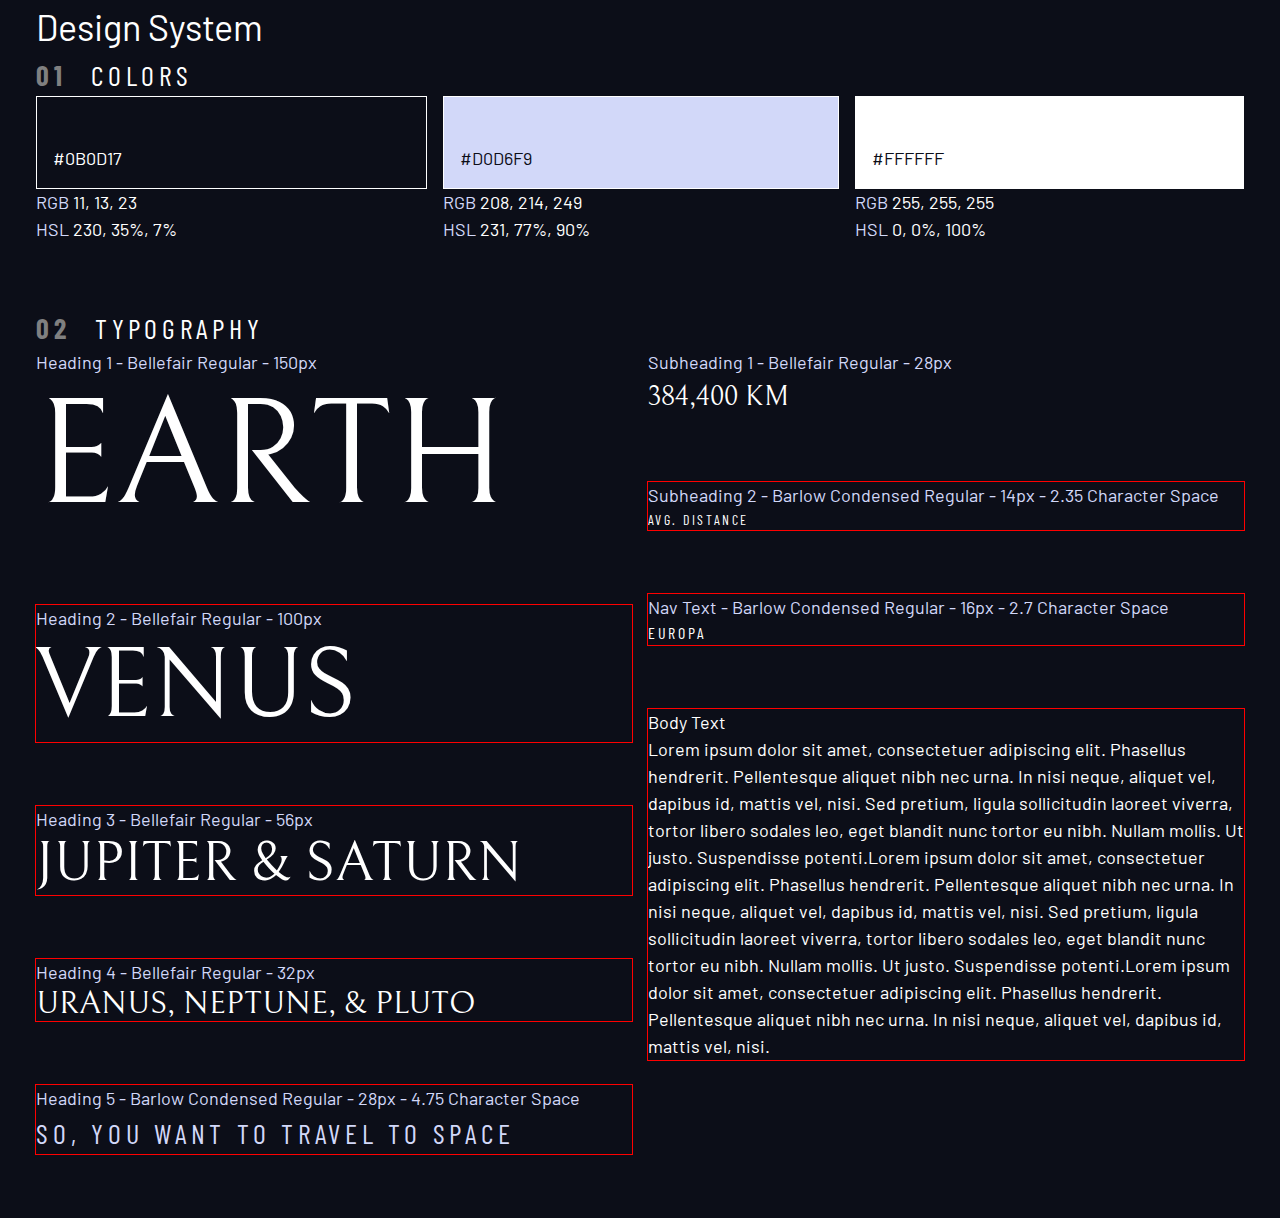
==== design-system.html @ 661e9dd3 "add utility classes and start on design-system.html" ====
<!DOCTYPE html>
<html lang="en">
  <head>
    <meta charset="UTF-8" />
    <meta http-equiv="X-UA-Compatible" content="IE=edge" />
    <meta name="viewport" content="width=device-width, initial-scale=1.0" />
    <link rel="stylesheet" href="index.css" />
    <title>Design system</title>
    <!-- Google fonts -->
    <link rel="preconnect" href="https://fonts.googleapis.com" />
    <link rel="preconnect" href="https://fonts.gstatic.com" crossorigin />
    <link
      href="https://fonts.googleapis.com/css2?family=Barlow+Condensed:wght@400;700&family=Bellefair&family=Barlow:wght@400;700&display=swap"
      rel="stylesheet"
    />
  </head>
  <body>
    <div class="container">
      <h1>Design System</h1>

      <section id="colors">
        <h2 class="numbered-title"><span>01</span> colors</h2>
        <div class="flex">
          <div style="flex-grow: 1">
            <div
              class="bg-dark text-white"
              style="padding: 3rem 1rem 1rem; border: 1px solid white"
            >
              #0B0D17
            </div>
            <p><span class="text-accent">RGB</span> 11, 13, 23</p>
            <p><span class="text-accent">HSL</span> 230, 35%, 7%</p>
          </div>
          <div style="flex-grow: 1">
            <div
              class="bg-accent text-dark"
              style="padding: 3rem 1rem 1rem; border: 1px solid white"
            >
              #D0D6F9
            </div>
            <p><span class="text-accent">RGB</span> 208, 214, 249</p>
            <p><span class="text-accent">HSL</span> 231, 77%, 90%</p>
          </div>
          <div style="flex-grow: 1">
            <div
              class="bg-white text-dark"
              style="padding: 3rem 1rem 1rem; border: 1px solid white"
            >
              #FFFFFF
            </div>
            <p><span class="text-accent">RGB</span> 255, 255, 255</p>
            <p><span class="text-accent">HSL</span> 0, 0%, 100%</p>
          </div>
        </div>
      </section>

      <section id="typography" style="margin: 4rem 0">
        <h2 class="numbered-title"><span>02 </span>Typography</h2>
        <div class="flex">
          <div class="flow" style="flex-basis: 100%; --flow-space: 4rem">
            <div>
              <p class="text-accent">Heading 1 - Bellefair Regular - 150px</p>
              <p class="fs-900 ff-serif uppercase">Earth</p>
            </div>
            <div>
              <p class="text-accent">Heading 2 - Bellefair Regular - 100px</p>
              <p class="fs-800 ff-serif uppercase">Venus</p>
            </div>
            <div>
              <p class="text-accent">Heading 3 - Bellefair Regular - 56px</p>
              <p class="fs-700 ff-serif uppercase">Jupiter & Saturn</p>
            </div>
            <div>
              <p class="text-accent">Heading 4 - Bellefair Regular - 32px</p>
              <p class="fs-600 ff-serif uppercase">Uranus, Neptune, & Pluto</p>
            </div>
            <div>
              <p class="text-accent">
                Heading 5 - Barlow Condensed Regular - 28px - 4.75 Character
                Space
              </p>
              <p
                class="text-accent fs-500 ff-sans-cond uppercase letter-spacing-1"
              >
                So, you want to travel to space
              </p>
            </div>
          </div>

          <div class="flow" style="flex-basis: 100%; --flow-space: 4rem">
            <div>
              <p class="text-accent">Subheading 1 - Bellefair Regular - 28px</p>
              <p class="fs-500 ff-serif uppercase">384,400 km</p>
            </div>
            <div>
              <p class="text-accent">
                Subheading 2 - Barlow Condensed Regular - 14px - 2.35 Character
                Space
              </p>
              <p class="uppercase fs-200 ff-sans-cond letter-spacing-3">
                Avg. Distance
              </p>
            </div>
            <div>
              <p class="text-accent">
                Nav Text - Barlow Condensed Regular - 16px - 2.7 Character Space
              </p>
              <p class="uppercase fs-300 ff-sans-cond letter-spacing-2">
                Europa
              </p>
            </div>
            <div>
              <p>Body Text</p>
              <p>
                Lorem ipsum dolor sit amet, consectetuer adipiscing elit.
                Phasellus hendrerit. Pellentesque aliquet nibh nec urna. In nisi
                neque, aliquet vel, dapibus id, mattis vel, nisi. Sed pretium,
                ligula sollicitudin laoreet viverra, tortor libero sodales leo,
                eget blandit nunc tortor eu nibh. Nullam mollis. Ut justo.
                Suspendisse potenti.Lorem ipsum dolor sit amet, consectetuer
                adipiscing elit. Phasellus hendrerit. Pellentesque aliquet nibh
                nec urna. In nisi neque, aliquet vel, dapibus id, mattis vel,
                nisi. Sed pretium, ligula sollicitudin laoreet viverra, tortor
                libero sodales leo, eget blandit nunc tortor eu nibh. Nullam
                mollis. Ut justo. Suspendisse potenti.Lorem ipsum dolor sit
                amet, consectetuer adipiscing elit. Phasellus hendrerit.
                Pellentesque aliquet nibh nec urna. In nisi neque, aliquet vel,
                dapibus id, mattis vel, nisi.
              </p>
            </div>
          </div>
        </div>
      </section>
    </div>
  </body>
</html>
---- index.css ----
/* -------------------------- */
/*      Custom Properties     */
/* -------------------------- */
:root {
  /* colors */
  --clr-dark: 230 35% 7%;
  --clr-light: 231 77% 90%;
  --clr-white: 0 0% 100%;

  /* font sizes */
  --fs-900: 9.375rem;
  --fs-800: 6.25rem;
  --fs-700: 3.5rem;
  --fs-600: 2rem;
  --fs-500: 1.75rem;
  --fs-400: 1.125rem;
  --fs-300: 1rem;
  --fs-200: 0.875rem;

  /* font-families */
  --ff-serif: 'Bellefair', serif;
  --ff-sans-cond: 'Barlow Condensed', sans-serif;
  --ff-sans-normal: 'Barlow', sans-serif;
}

/* -------------------------- */
/*           Reset            */
/* -------------------------- */

/* Box sizing */
*,
*::before,
*::after {
  box-sizing: border-box;
}

/* Reset margins */
body,
h1,
h2,
h3,
h4,
h5,
p,
figure,
picture {
  margin: 0;
}

h1,
h2,
h3,
h4,
h5,
h6,
p {
  font-weight: 400;
}

/* set up the body */
body {
  font-family: var(--ff-sans-normal);
  font-size: var(--fs-400);
  color: hsl(var(--clr-white));
  background-color: hsl(var(--clr-dark));
  line-height: 1.5;
  min-height: 100vh;
}

/* make images easier to work with */
img,
picture {
  max-width: 100%;
  display: block;
}

/* make form elements easier to work with */
input,
button,
textarea,
select {
  font: inherit;
}

/* remove animations for people who have turned them off */
@media (prefers-reduced-motion: reduce) {
  *,
  *::before,
  *::after {
    animation-duration: 0.01ms !important;
    animation-iteration-count: 1 !important;
    transition-duration: 0.01ms !important;
    scroll-behavior: auto !important;
  }
}

/* -------------------------- */
/*      Utility Classes       */
/* -------------------------- */

.flex {
  display: flex;
  gap: var(--gap, 1rem);
}

.grid {
  display: grid;
  gap: var(--gap, 1rem);
}

.flow > * + * {
  margin-top: var(--flow-space, 1rem);
  outline: 1px solid red;
}

.container {
  padding-inline: 2em;
  margin-inline: auto;
  max-width: 80rem;
}

/* visually hides content for sighted users but keeps it 
on the page for screen readers*/
.sr-only {
  position: absolute;
  width: 1px;
  height: 1px;
  padding: 0;
  margin: -1px;
  overflow: hidden;
  clip: rect(0, 0, 0, 0);
  white-space: nowrap;
  border: 0;
}

/* -------------------------- */
/*           Colors           */
/* -------------------------- */
.bg-dark {
  background-color: hsl(var(--clr-dark));
}

.bg-accent {
  background-color: hsl(var(--clr-light));
}

.bg-white {
  background-color: hsl(var(--clr-white));
}

.text-dark {
  color: hsl(var(--clr-dark));
}

.text-accent {
  color: hsl(var(--clr-light));
}

.text-white {
  color: hsl(var(--clr-white));
}

.example-component {
  background-color: hsl(var(--clr-light) / 20%);
}

/* -------------------------- */
/*         Typography         */
/* -------------------------- */

/* font utility classes */
.ff-serif {
  font-family: var(--ff-serif);
}
.ff-sans-cond {
  font-family: var(--ff-sans-cond);
}
.ff-sans-normal {
  font-family: var(--ff-sans-normal);
}

/* spacing utility classes */
.letter-spacing-1 {
  letter-spacing: 4.75px;
}
.letter-spacing-2 {
  letter-spacing: 2.7px;
}
.letter-spacing-3 {
  letter-spacing: 2.35px;
}

/* sets all letters in the text to uppercase */
.uppercase {
  text-transform: uppercase;
}

/* font size utility classes */
.fs-900 {
  font-size: var(--fs-900);
}
.fs-800 {
  font-size: var(--fs-800);
}
.fs-700 {
  font-size: var(--fs-700);
}
.fs-600 {
  font-size: var(--fs-600);
}
.fs-500 {
  font-size: var(--fs-500);
}
.fs-400 {
  font-size: var(--fs-400);
}
.fs-300 {
  font-size: var(--fs-300);
}
.fs-200 {
  font-size: var(--fs-200);
}

/* line height utility classes */
.fs-900,
.fs-800,
.fs-700,
.fs-600 {
  line-height: 1.1;
}

.numbered-title {
  font-family: var(--ff-sans-cond);
  font-size: var(--fs-500);
  text-transform: uppercase;
  letter-spacing: 4.72px;
}

.numbered-title span {
  margin-right: 0.5em;
  font-weight: 700;
  color: hsl(0, 0%, 50%);
}
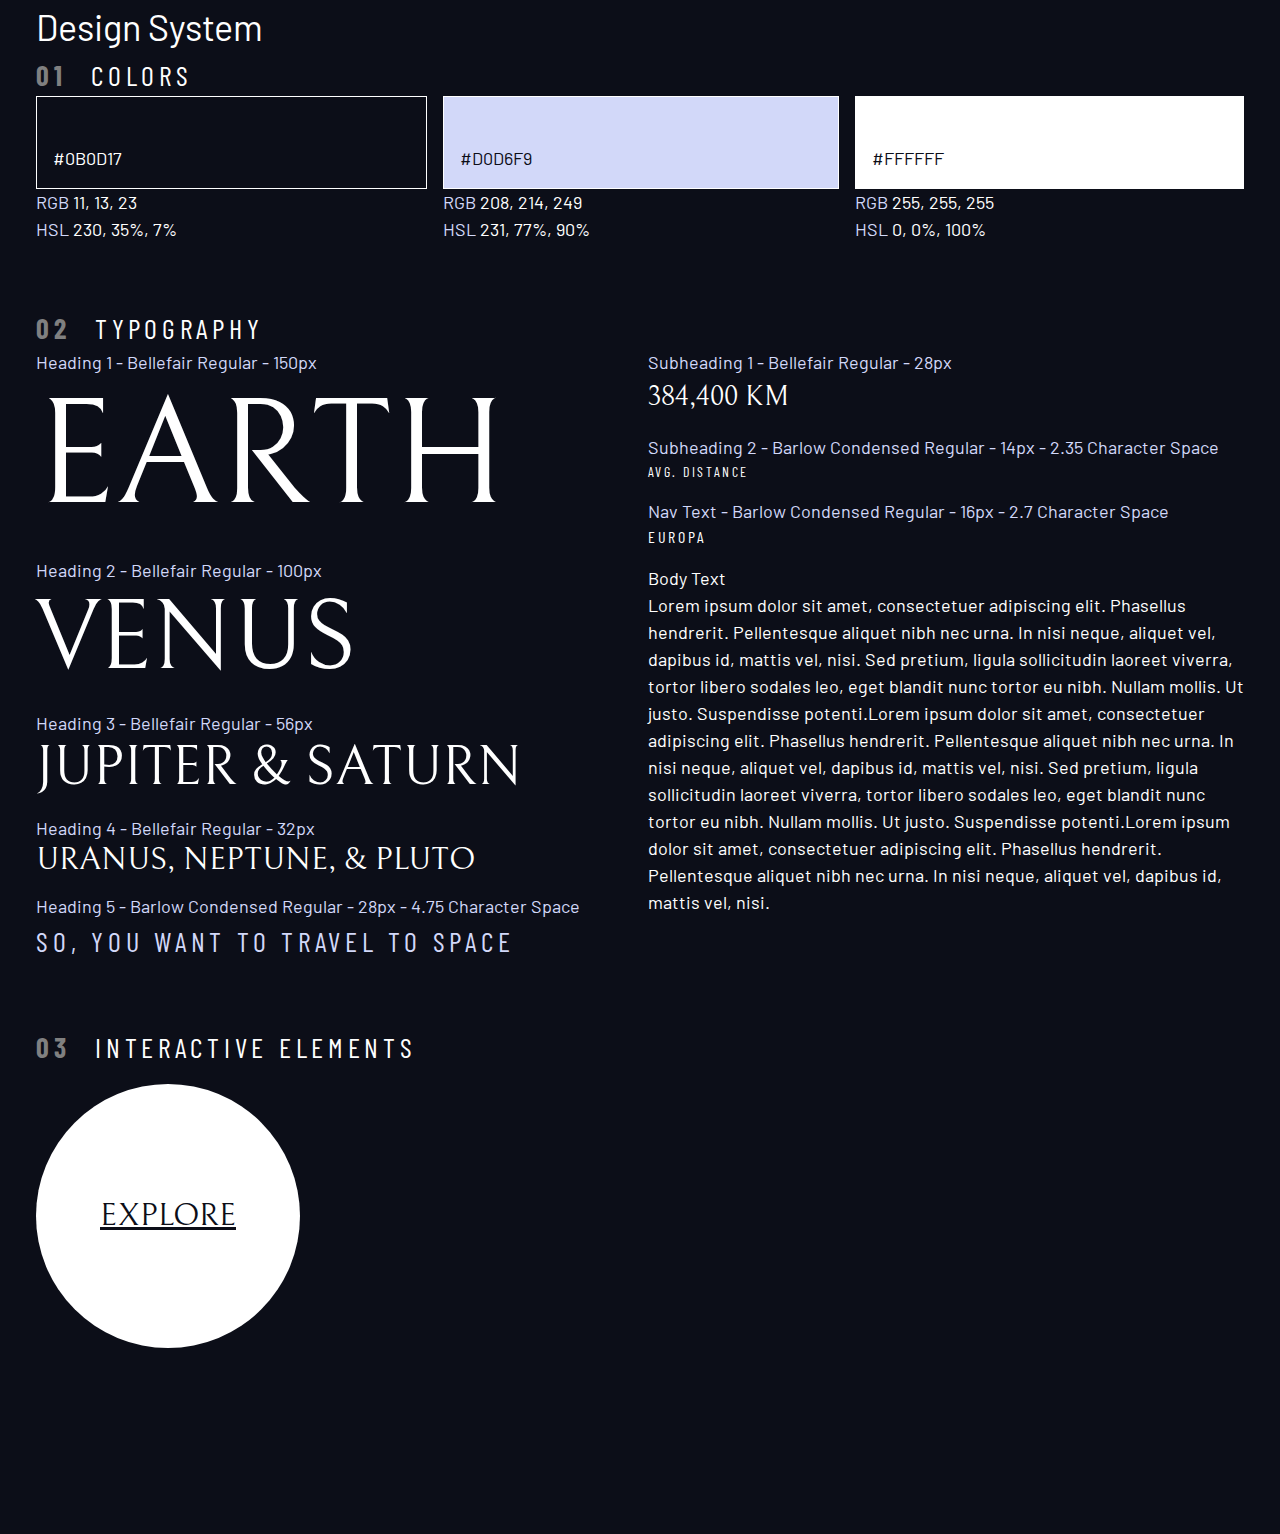
==== commit b130feff: "start interactive elements section of the design system" ====
--- a/design-system.html
+++ b/design-system.html
@@ -57,7 +57,7 @@
       <section id="typography" style="margin: 4rem 0">
         <h2 class="numbered-title"><span>02 </span>Typography</h2>
         <div class="flex">
-          <div class="flow" style="flex-basis: 100%; --flow-space: 4rem">
+          <div class="flow" style="flex-basis: 100%">
             <div>
               <p class="text-accent">Heading 1 - Bellefair Regular - 150px</p>
               <p class="fs-900 ff-serif uppercase">Earth</p>
@@ -87,7 +87,7 @@
             </div>
           </div>
 
-          <div class="flow" style="flex-basis: 100%; --flow-space: 4rem">
+          <div class="flow" style="flex-basis: 100%">
             <div>
               <p class="text-accent">Subheading 1 - Bellefair Regular - 28px</p>
               <p class="fs-500 ff-serif uppercase">384,400 km</p>
@@ -131,6 +131,32 @@
           </div>
         </div>
       </section>
+
+      <section class="flow" id="interactive-elements">
+        <h2 class="numbered-title"><span>03</span> Interactive elements</h2>
+
+        <!-- navigation -->
+        <div></div>
+
+        <div class="flex">
+          <div>
+            <!-- explore button -->
+            <a
+              href="#"
+              class="large-button uppercase text-dark bg-white ff-serif fs-600"
+              >Explore</a
+            >
+          </div>
+
+          <div style="margin-bottom: 50vh">
+            <!-- Tabs -->
+
+            <!-- Dots -->
+
+            <!-- Numbers -->
+          </div>
+        </div>
+      </section>
     </div>
   </body>
 </html>
--- a/index.css
+++ b/index.css
@@ -108,9 +108,13 @@
   gap: var(--gap, 1rem);
 }
 
+/* means choose all elements (second *) that have an adjacent sibling (+) 
+   of any element (first *) with no extra specificity */
+/* can alternatively be written as *:where(:not(:first-child)) */
+/* the "where" is where the specificity is not added in the alternative method */
+/* if specifity is desired, "is" is used instead of "where" */
 .flow > * + * {
   margin-top: var(--flow-space, 1rem);
-  outline: 1px solid red;
 }
 
 .container {
@@ -241,3 +245,20 @@
   font-weight: 700;
   color: hsl(0, 0%, 50%);
 }
+
+/* -------------------------- */
+/*         Components         */
+/* -------------------------- */
+.large-button {
+  padding: 0 2em;
+  /* can be done with display: flex and 
+  justify-content/align-items but it takes
+  an extra line */
+  display: grid;
+  place-items: center;
+  /* adjusts the size to a box which has a
+  1:1 aspect ratio */
+  aspect-ratio: 1;
+  border-radius: 50%;
+  z-index: 1;
+}
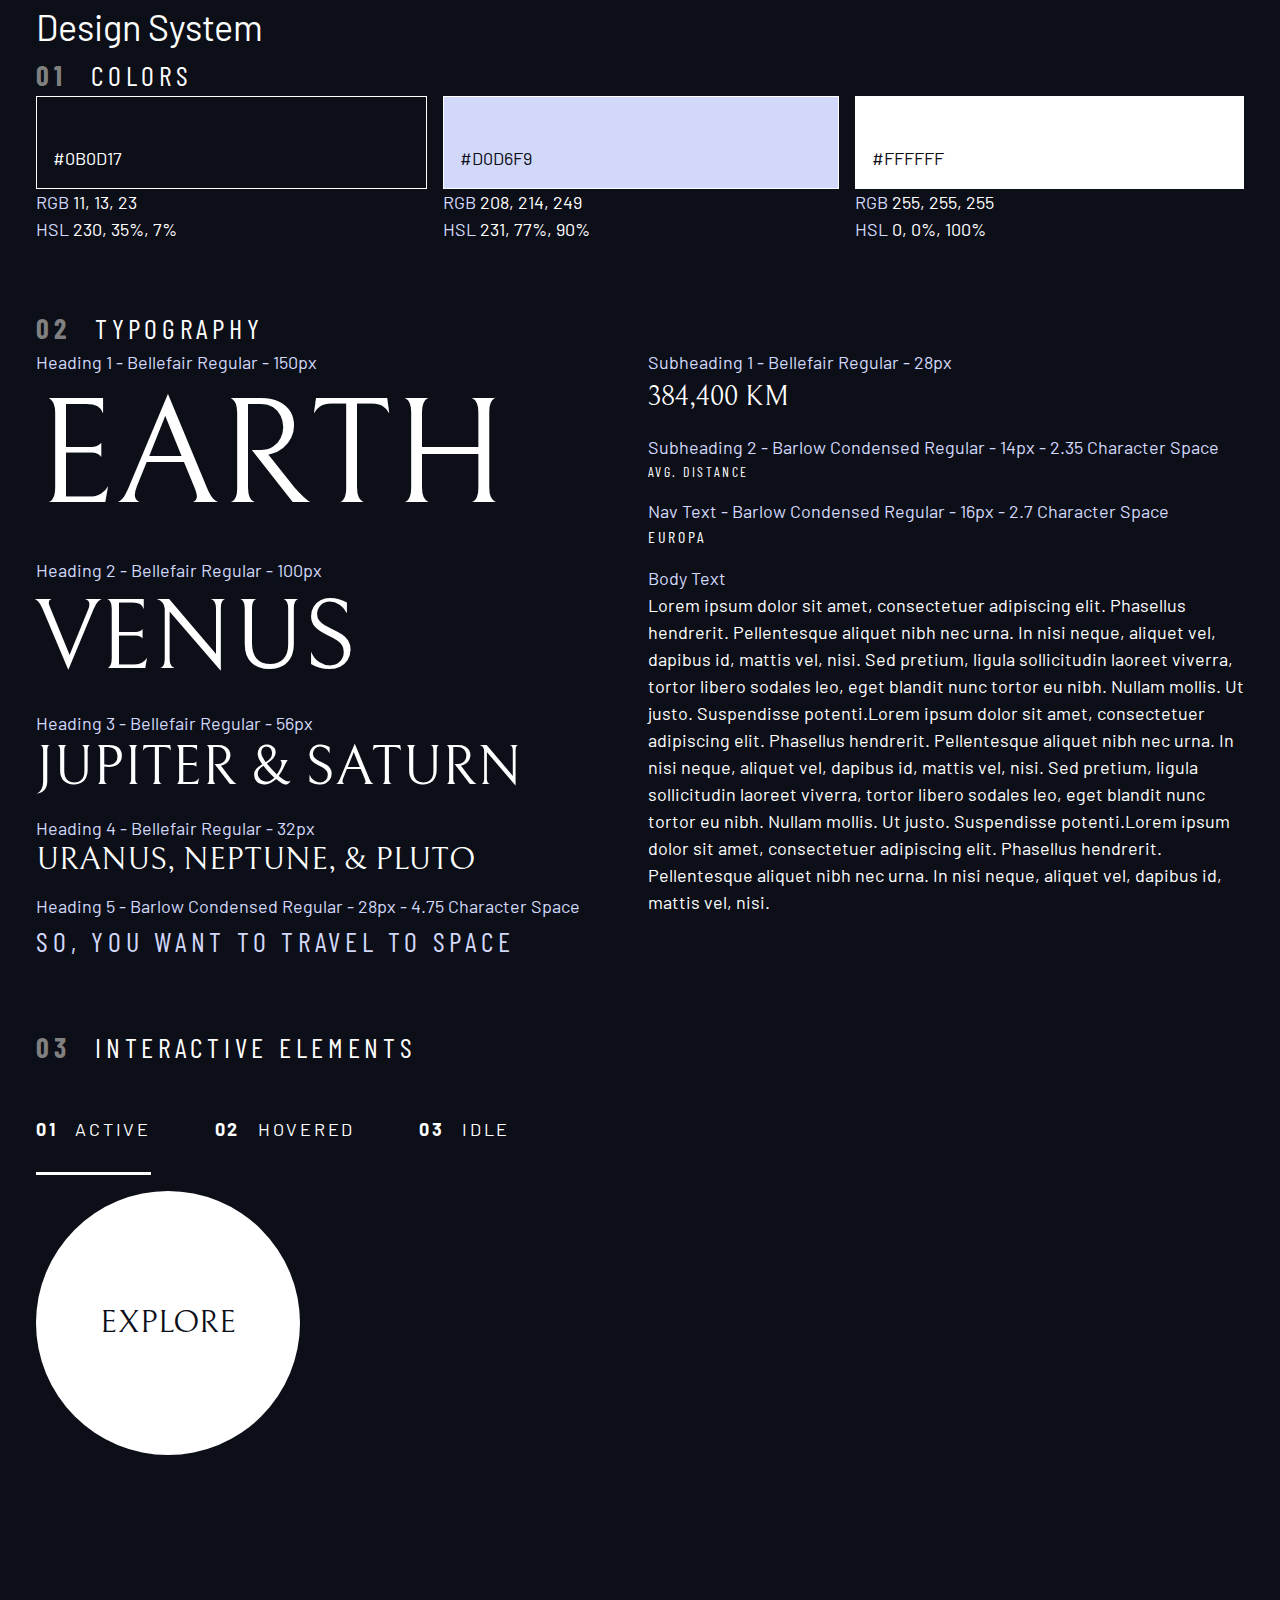
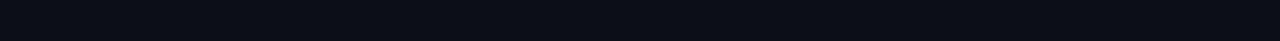
==== commit fb342a96: "add hover animation to explore button and complete basic underline indicators" ====
--- a/design-system.html
+++ b/design-system.html
@@ -110,7 +110,7 @@
               </p>
             </div>
             <div>
-              <p>Body Text</p>
+              <p class="text-accent">Body Text</p>
               <p>
                 Lorem ipsum dolor sit amet, consectetuer adipiscing elit.
                 Phasellus hendrerit. Pellentesque aliquet nibh nec urna. In nisi
@@ -136,7 +136,27 @@
         <h2 class="numbered-title"><span>03</span> Interactive elements</h2>
 
         <!-- navigation -->
-        <div></div>
+        <div>
+          <nav>
+            <ul class="primary-navigation underline-indicators flex">
+              <li>
+                <a class="uppercase text-white letter-spacing-2 active" href="#"
+                  ><span>01</span>Active</a
+                >
+              </li>
+              <li>
+                <a class="uppercase text-white letter-spacing-2" href="#"
+                  ><span>02</span>Hovered</a
+                >
+              </li>
+              <li>
+                <a class="uppercase text-white letter-spacing-2" href="#"
+                  ><span>03</span>Idle</a
+                >
+              </li>
+            </ul>
+          </nav>
+        </div>
 
         <div class="flex">
           <div>
--- a/index.css
+++ b/index.css
@@ -250,6 +250,7 @@
 /*         Components         */
 /* -------------------------- */
 .large-button {
+  position: relative;
   padding: 0 2em;
   /* can be done with display: flex and 
   justify-content/align-items but it takes
@@ -260,5 +261,57 @@
   1:1 aspect ratio */
   aspect-ratio: 1;
   border-radius: 50%;
+  text-decoration: none;
   z-index: 1;
 }
+
+.large-button::after {
+  content: '';
+  position: absolute;
+  z-index: -1;
+  background: hsl(var(--clr-white) / 0.15);
+  width: 100%;
+  height: 100%;
+  border-radius: 50%;
+  opacity: 0;
+  transition: opacity 500ms linear, transform 500ms ease-in-out;
+}
+
+.large-button:hover::after,
+.large-button:focus::after {
+  opacity: 1;
+  transform: scale(1.5);
+}
+
+.primary-navigation {
+  --gap: 4rem;
+  --underline-gap: 2rem;
+  list-style: none;
+  padding: 0;
+  margin: 0;
+}
+
+.primary-navigation a {
+  text-decoration: none;
+}
+
+.primary-navigation a > span {
+  font-weight: 700;
+  margin-right: 1em;
+}
+
+.underline-indicators * {
+  padding: var(--underline-gap, 1rem) 0;
+}
+
+.underline-indicators li > * {
+  border-bottom: 0.2rem solid hsl(var(--clr-white) / 0);
+}
+
+.underline-indicators li > *:hover {
+  border-color: hsl(var(--clr-white) / 0.25);
+}
+
+.underline-indicators li > .active {
+  border-color: hsl(var(--clr-white));
+}
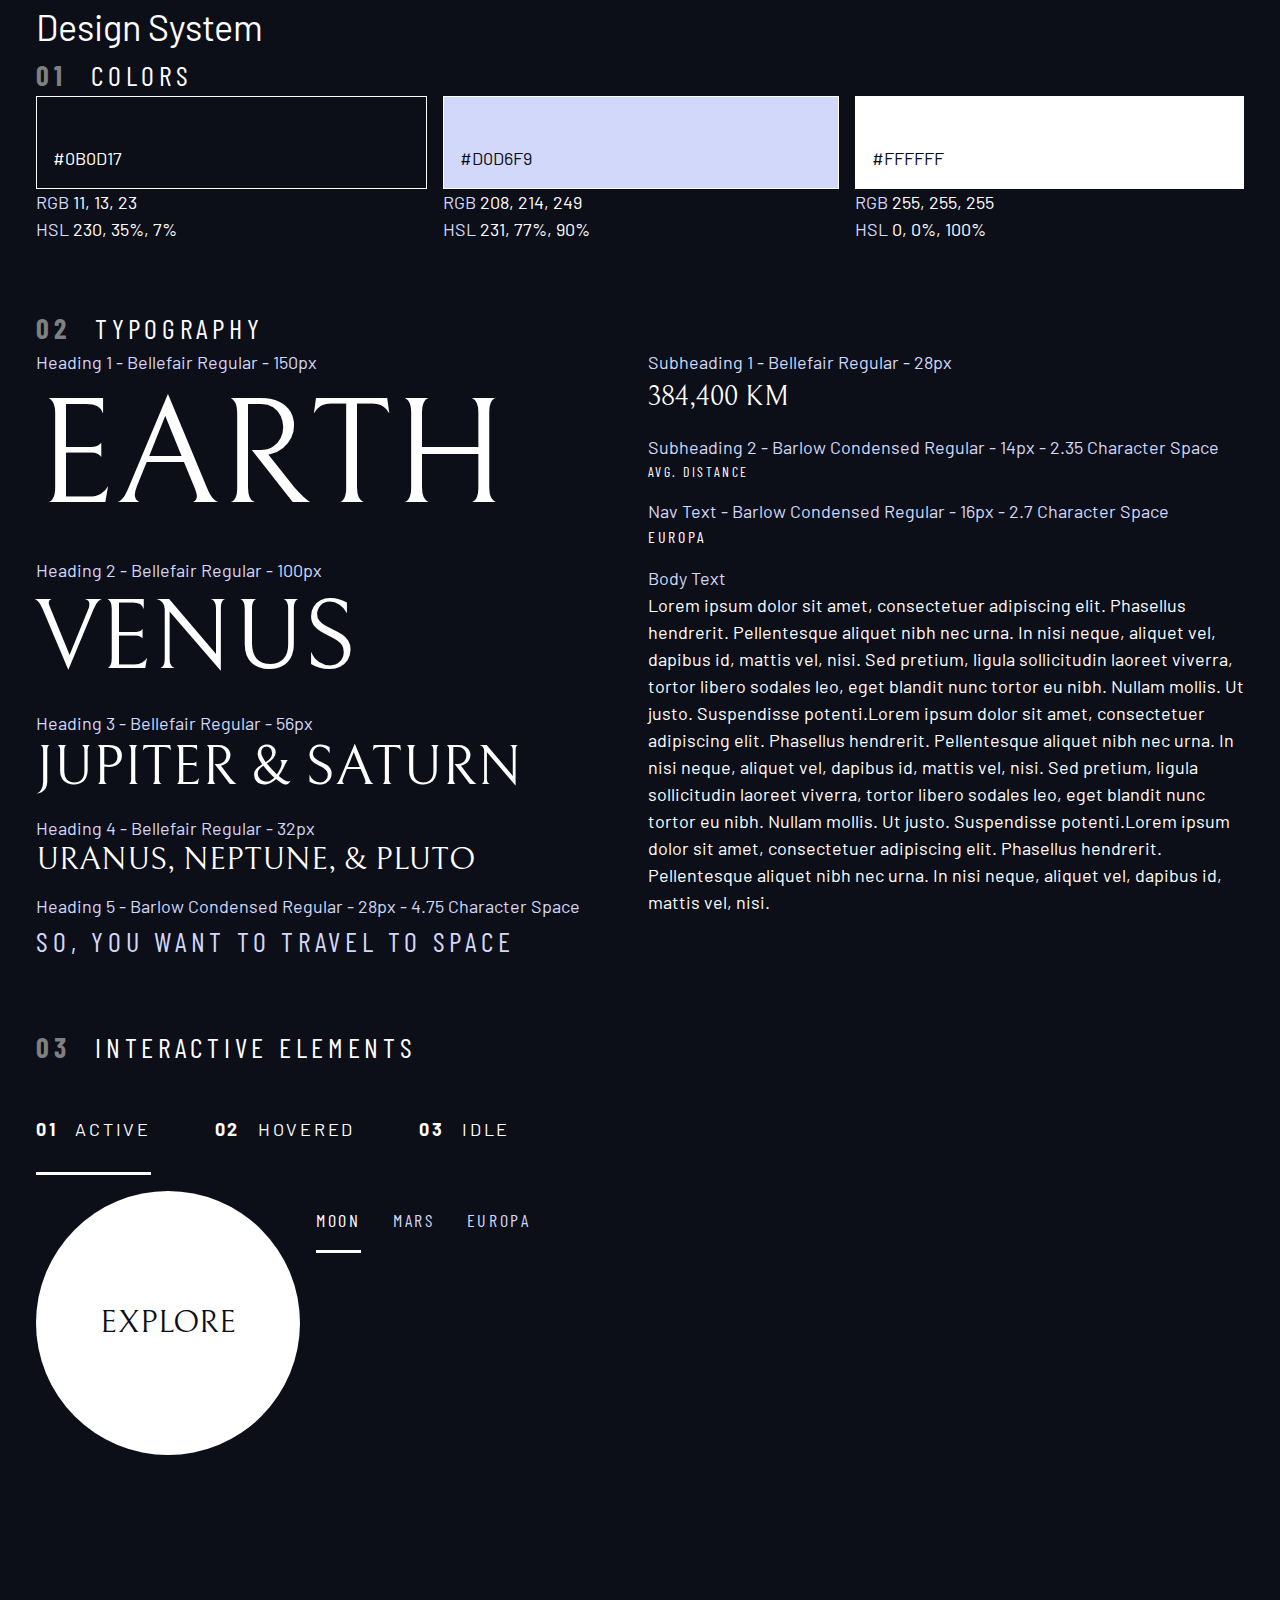
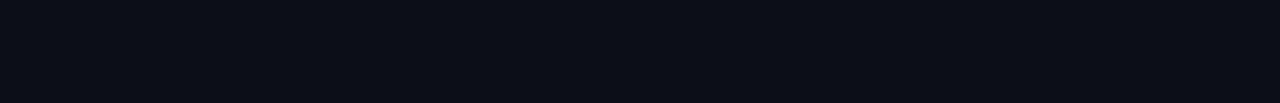
==== commit 5651c11d: "add tab section with states" ====
--- a/design-system.html
+++ b/design-system.html
@@ -132,7 +132,11 @@
         </div>
       </section>
 
-      <section class="flow" id="interactive-elements">
+      <section
+        class="flow"
+        style="--flow-space: 1rem"
+        id="interactive-elements"
+      >
         <h2 class="numbered-title"><span>03</span> Interactive elements</h2>
 
         <!-- navigation -->
@@ -170,6 +174,26 @@
 
           <div style="margin-bottom: 50vh">
             <!-- Tabs -->
+            <div class="tab-list underline-indicators flex">
+              <button
+                aria-selected="true"
+                class="uppercase ff-sans-cond text-accent bg-dark letter-spacing-2"
+              >
+                Moon
+              </button>
+              <button
+                aria-selected="false"
+                class="uppercase ff-sans-cond text-accent bg-dark letter-spacing-2"
+              >
+                Mars
+              </button>
+              <button
+                aria-selected="false"
+                class="uppercase ff-sans-cond text-accent bg-dark letter-spacing-2"
+              >
+                Europa
+              </button>
+            </div>
 
             <!-- Dots -->
 
--- a/index.css
+++ b/index.css
@@ -225,7 +225,7 @@
   font-size: var(--fs-200);
 }
 
-/* line height utility classes */
+/* line height utility class */
 .fs-900,
 .fs-800,
 .fs-700,
@@ -273,7 +273,7 @@
   width: 100%;
   height: 100%;
   border-radius: 50%;
-  opacity: 0;
+  opacity: 0%;
   transition: opacity 500ms linear, transform 500ms ease-in-out;
 }
 
@@ -302,16 +302,28 @@
 
 .underline-indicators * {
   padding: var(--underline-gap, 1rem) 0;
-}
-
-.underline-indicators li > * {
+  cursor: pointer;
+}
+
+.underline-indicators li > *,
+.underline-indicators button {
+  border: 0;
   border-bottom: 0.2rem solid hsl(var(--clr-white) / 0);
 }
 
-.underline-indicators li > *:hover {
+.underline-indicators li > *:hover,
+*:focus,
+.underline-indicators button:hover,
+button:focus {
   border-color: hsl(var(--clr-white) / 0.25);
 }
 
-.underline-indicators li > .active {
+.underline-indicators li > .active,
+.underline-indicators > [aria-selected='true'] {
+  color: hsl(var(--clr-white));
   border-color: hsl(var(--clr-white));
 }
+
+.tab-list {
+  --gap: 2rem;
+}
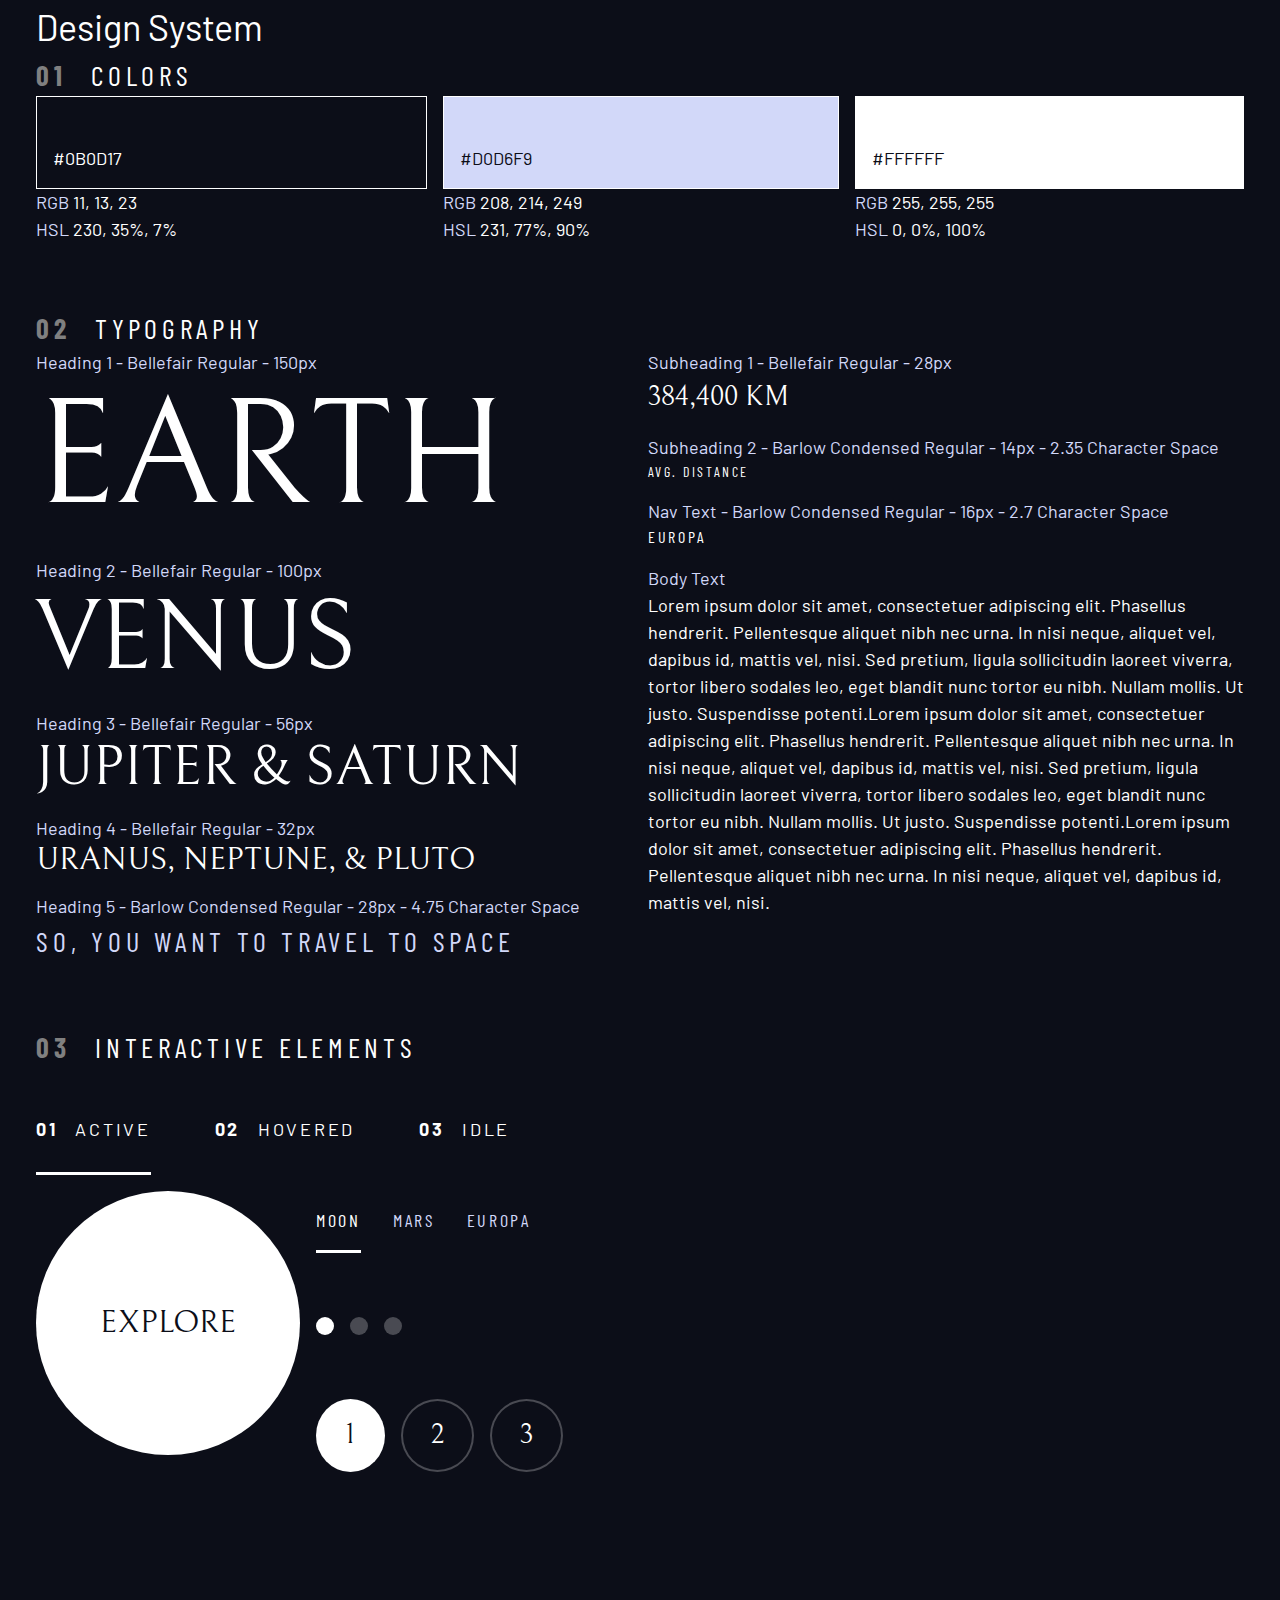
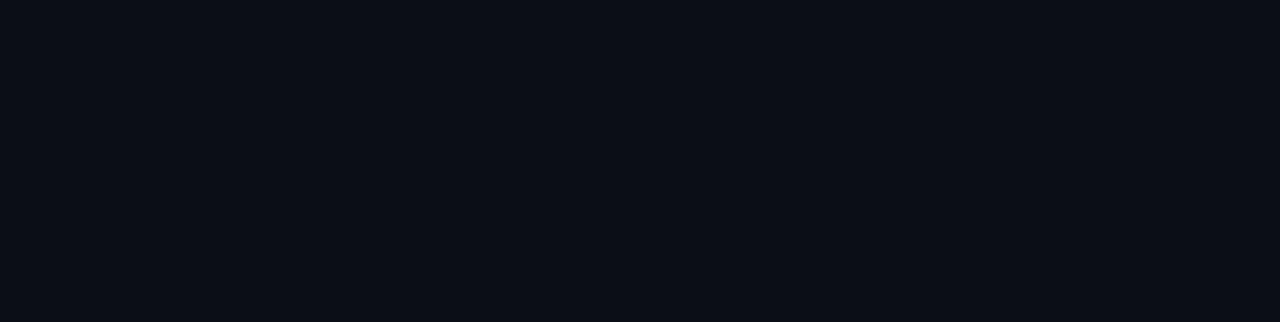
==== commit a1ff59ee: "complete design system" ====
--- a/design-system.html
+++ b/design-system.html
@@ -172,7 +172,7 @@
             >
           </div>
 
-          <div style="margin-bottom: 50vh">
+          <div class="flow" style="margin-bottom: 50vh; --flow-space: 4rem">
             <!-- Tabs -->
             <div class="tab-list underline-indicators flex">
               <button
@@ -196,8 +196,39 @@
             </div>
 
             <!-- Dots -->
+            <div class="dot-indicators flex">
+              <button aria-selected="true">
+                <span class="sr-only">Slide title</span>
+              </button>
+              <button aria-selected="false">
+                <span class="sr-only">Slide title</span>
+              </button>
+              <button aria-selected="false">
+                <span class="sr-only">Slide title</span>
+              </button>
+            </div>
 
             <!-- Numbers -->
+            <div class="number-indicators flex">
+              <button
+                aria-selected="true"
+                class="bg-dark text-white ff-serif fs-500"
+              >
+                <span>1</span>
+              </button>
+              <button
+                aria-selected="false"
+                class="bg-dark text-white ff-serif fs-500"
+              >
+                <span>2</span>
+              </button>
+              <button
+                aria-selected="false"
+                class="bg-dark text-white ff-serif fs-500"
+              >
+                <span>3</span>
+              </button>
+            </div>
           </div>
         </div>
       </section>
--- a/index.css
+++ b/index.css
@@ -327,3 +327,39 @@
 .tab-list {
   --gap: 2rem;
 }
+
+.dot-indicators > * {
+  cursor: pointer;
+  border-radius: 50%;
+  aspect-ratio: 1;
+  padding: 0.5em;
+  border: 0;
+  background-color: hsl(var(--clr-white) / 0.25);
+}
+
+.dot-indicators > *:hover,
+.dot-indicators > *:focus {
+  background-color: hsl(var(--clr-white) / 0.5);
+}
+
+.dot-indicators > [aria-selected='true'] {
+  background-color: hsl(var(--clr-white));
+}
+
+.number-indicators > button {
+  cursor: pointer;
+  padding: 0 1em;
+  aspect-ratio: 1;
+  border-radius: 50%;
+  border: 2px solid hsl(var(--clr-white) / 0.25);
+}
+
+.number-indicators > *:hover,
+.number-indicators > *:focus {
+  border-color: hsl(var(--clr-white) / 0.5);
+}
+
+.number-indicators > [aria-selected='true'] {
+  color: hsl(var(--clr-dark));
+  background-color: hsl(var(--clr-white));
+}
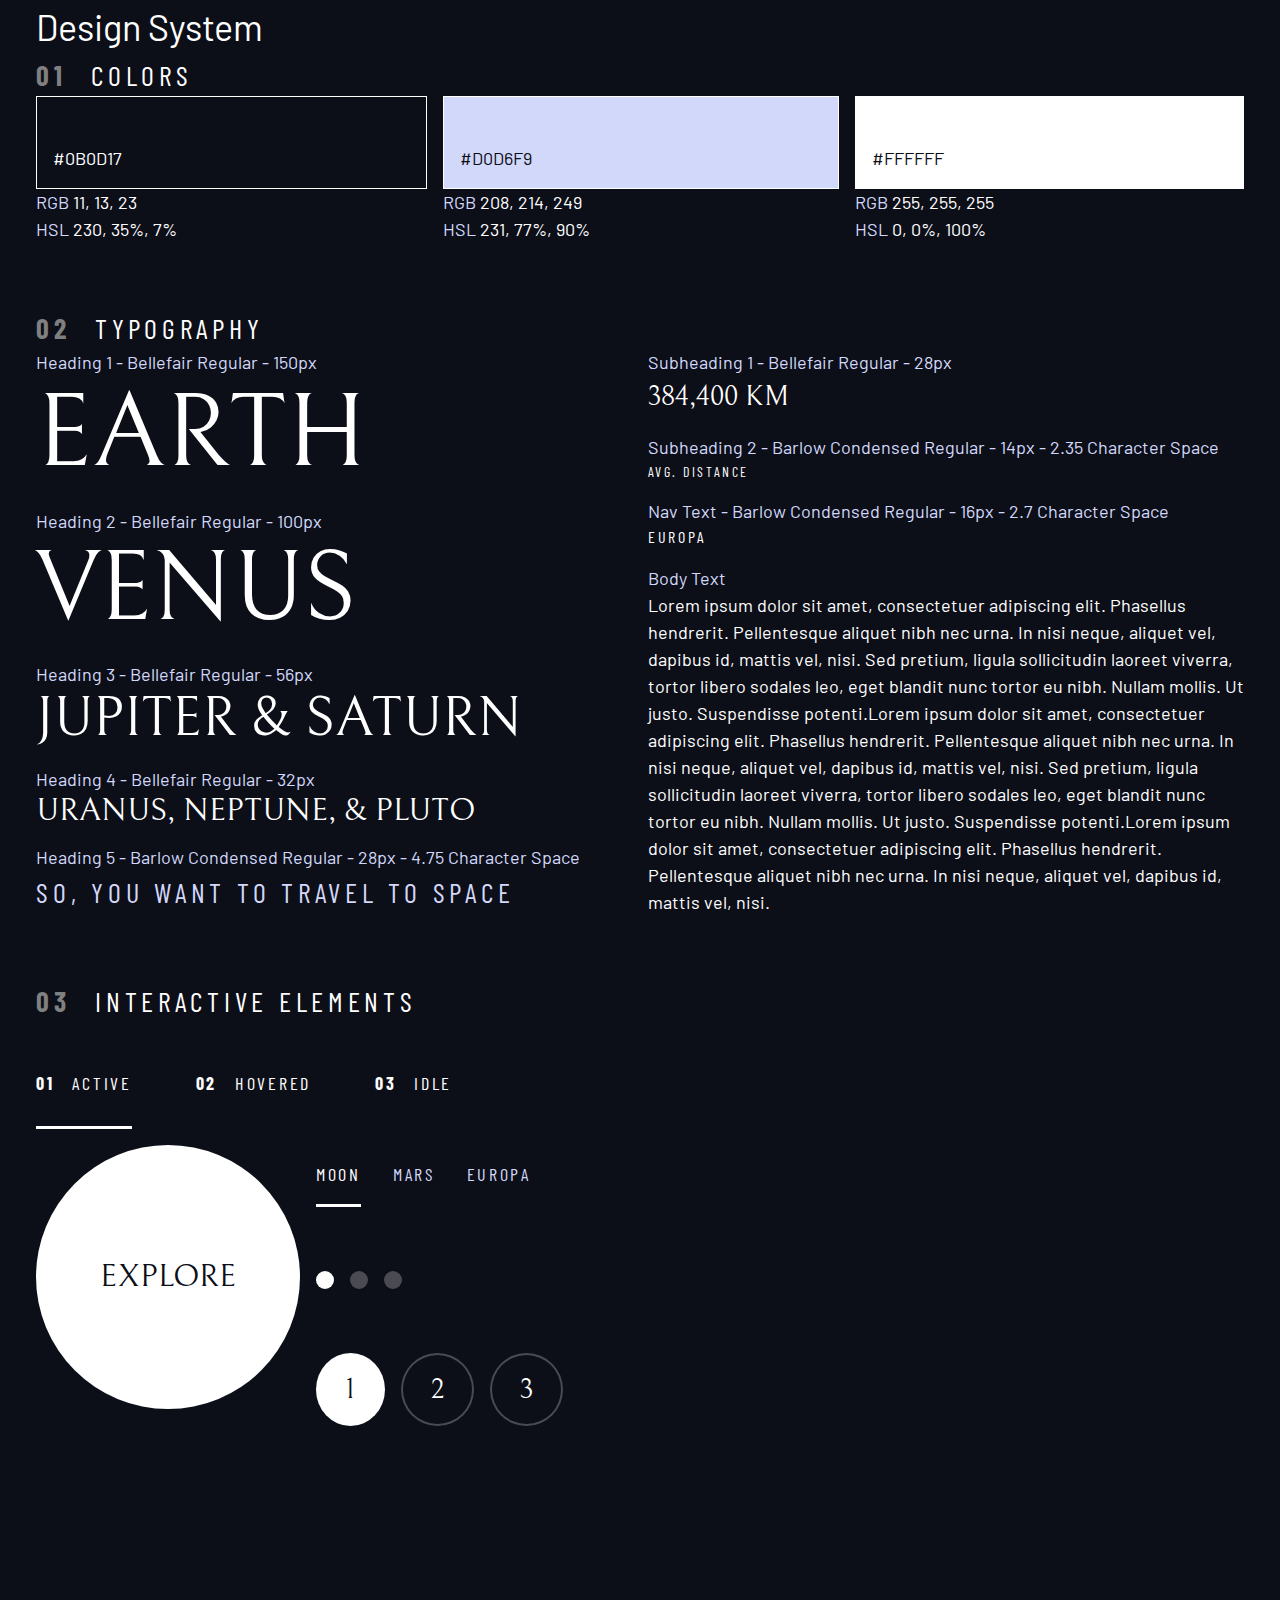
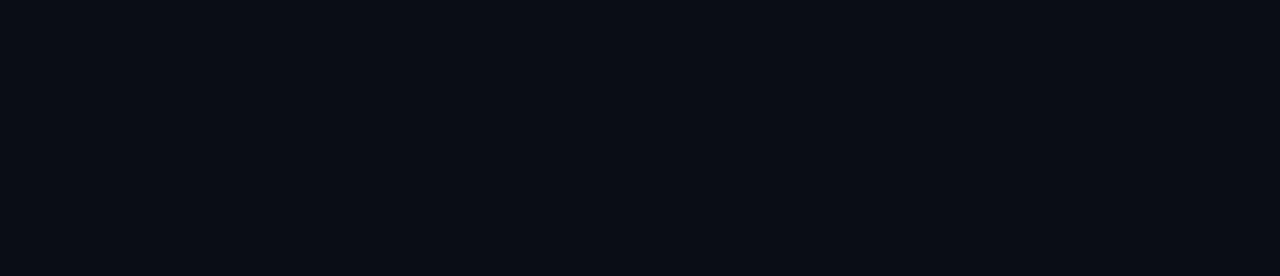
==== commit c865fdb1: "finish home page" ====
--- a/design-system.html
+++ b/design-system.html
@@ -144,17 +144,23 @@
           <nav>
             <ul class="primary-navigation underline-indicators flex">
               <li>
-                <a class="uppercase text-white letter-spacing-2 active" href="#"
+                <a
+                  class="ff-sans-cond uppercase text-white letter-spacing-2 active"
+                  href="#"
                   ><span>01</span>Active</a
                 >
               </li>
               <li>
-                <a class="uppercase text-white letter-spacing-2" href="#"
+                <a
+                  class="ff-sans-cond uppercase text-white letter-spacing-2"
+                  href="#"
                   ><span>02</span>Hovered</a
                 >
               </li>
               <li>
-                <a class="uppercase text-white letter-spacing-2" href="#"
+                <a
+                  class="ff-sans-cond uppercase text-white letter-spacing-2"
+                  href="#"
                   ><span>03</span>Idle</a
                 >
               </li>
--- a/index.css
+++ b/index.css
@@ -8,12 +8,12 @@
   --clr-white: 0 0% 100%;
 
   /* font sizes */
-  --fs-900: 9.375rem;
-  --fs-800: 6.25rem;
-  --fs-700: 3.5rem;
-  --fs-600: 2rem;
+  --fs-900: clamp(5rem, 7vw + 1rem, 9.375rem);
+  --fs-800: 3.5rem;
+  --fs-700: 1.5rem;
+  --fs-600: 1rem;
   --fs-500: 1.75rem;
-  --fs-400: 1.125rem;
+  --fs-400: 0.9375rem;
   --fs-300: 1rem;
   --fs-200: 0.875rem;
 
@@ -21,6 +21,28 @@
   --ff-serif: 'Bellefair', serif;
   --ff-sans-cond: 'Barlow Condensed', sans-serif;
   --ff-sans-normal: 'Barlow', sans-serif;
+}
+
+/* tablet styles */
+@media (min-width: 35em) {
+  :root {
+    /* font sizes */
+    --fs-800: 5rem;
+    --fs-700: 2.5rem;
+    --fs-600: 1.5rem;
+    --fs-400: 1rem;
+  }
+}
+
+/* mobile styles */
+@media (min-width: 45em) {
+  :root {
+    /* font sizes */
+    --fs-800: 6.25rem;
+    --fs-700: 3.5rem;
+    --fs-600: 2rem;
+    --fs-400: 1.125rem;
+  }
 }
 
 /* -------------------------- */
@@ -65,6 +87,8 @@
   background-color: hsl(var(--clr-dark));
   line-height: 1.5;
   min-height: 100vh;
+  display: grid;
+  grid-template-rows: min-content 1fr;
 }
 
 /* make images easier to work with */
@@ -108,6 +132,10 @@
   gap: var(--gap, 1rem);
 }
 
+.block-display {
+  display: block;
+}
+
 /* means choose all elements (second *) that have an adjacent sibling (+) 
    of any element (first *) with no extra specificity */
 /* can alternatively be written as *:where(:not(:first-child)) */
@@ -121,6 +149,47 @@
   padding-inline: 2em;
   margin-inline: auto;
   max-width: 80rem;
+}
+
+.grid-container {
+  border: 5px solid limegreen;
+  display: grid;
+  text-align: center;
+  place-items: center;
+  padding-inline: 1rem;
+}
+
+/* ch means characters */
+.grid-container * {
+  max-width: 50ch;
+}
+
+/* needs to be put into a separate media query after 
+   the original grid container and not before */
+@media (min-width: 45em) {
+  .grid-container {
+    column-gap: var(--container-gap, 2rem);
+    grid-template-columns: minmax(1rem, 1fr) repeat(2, minmax(0, 30rem)) minmax(
+        1rem,
+        1fr
+      );
+    text-align: left;
+  }
+
+  .grid-container > *:first-child {
+    grid-column: 2;
+    outline: 1px solid red;
+  }
+
+  .grid-container > *:last-child {
+    grid-column: 3;
+    outline: 1px solid yellow;
+  }
+
+  .grid-container--home {
+    padding-bottom: 6rem;
+    align-items: end;
+  }
 }
 
 /* visually hides content for sighted users but keeps it 
@@ -164,10 +233,6 @@
   color: hsl(var(--clr-white));
 }
 
-.example-component {
-  background-color: hsl(var(--clr-light) / 20%);
-}
-
 /* -------------------------- */
 /*         Typography         */
 /* -------------------------- */
@@ -250,12 +315,13 @@
 /*         Components         */
 /* -------------------------- */
 .large-button {
+  font-size: 2rem;
   position: relative;
   padding: 0 2em;
   /* can be done with display: flex and 
   justify-content/align-items but it takes
   an extra line */
-  display: grid;
+  display: inline-grid;
   place-items: center;
   /* adjusts the size to a box which has a
   1:1 aspect ratio */
@@ -363,3 +429,9 @@
   color: hsl(var(--clr-dark));
   background-color: hsl(var(--clr-white));
 }
+
+/* ------------------------ */
+/* Page Specific background */
+/* ------------------------ */
+.home {
+}
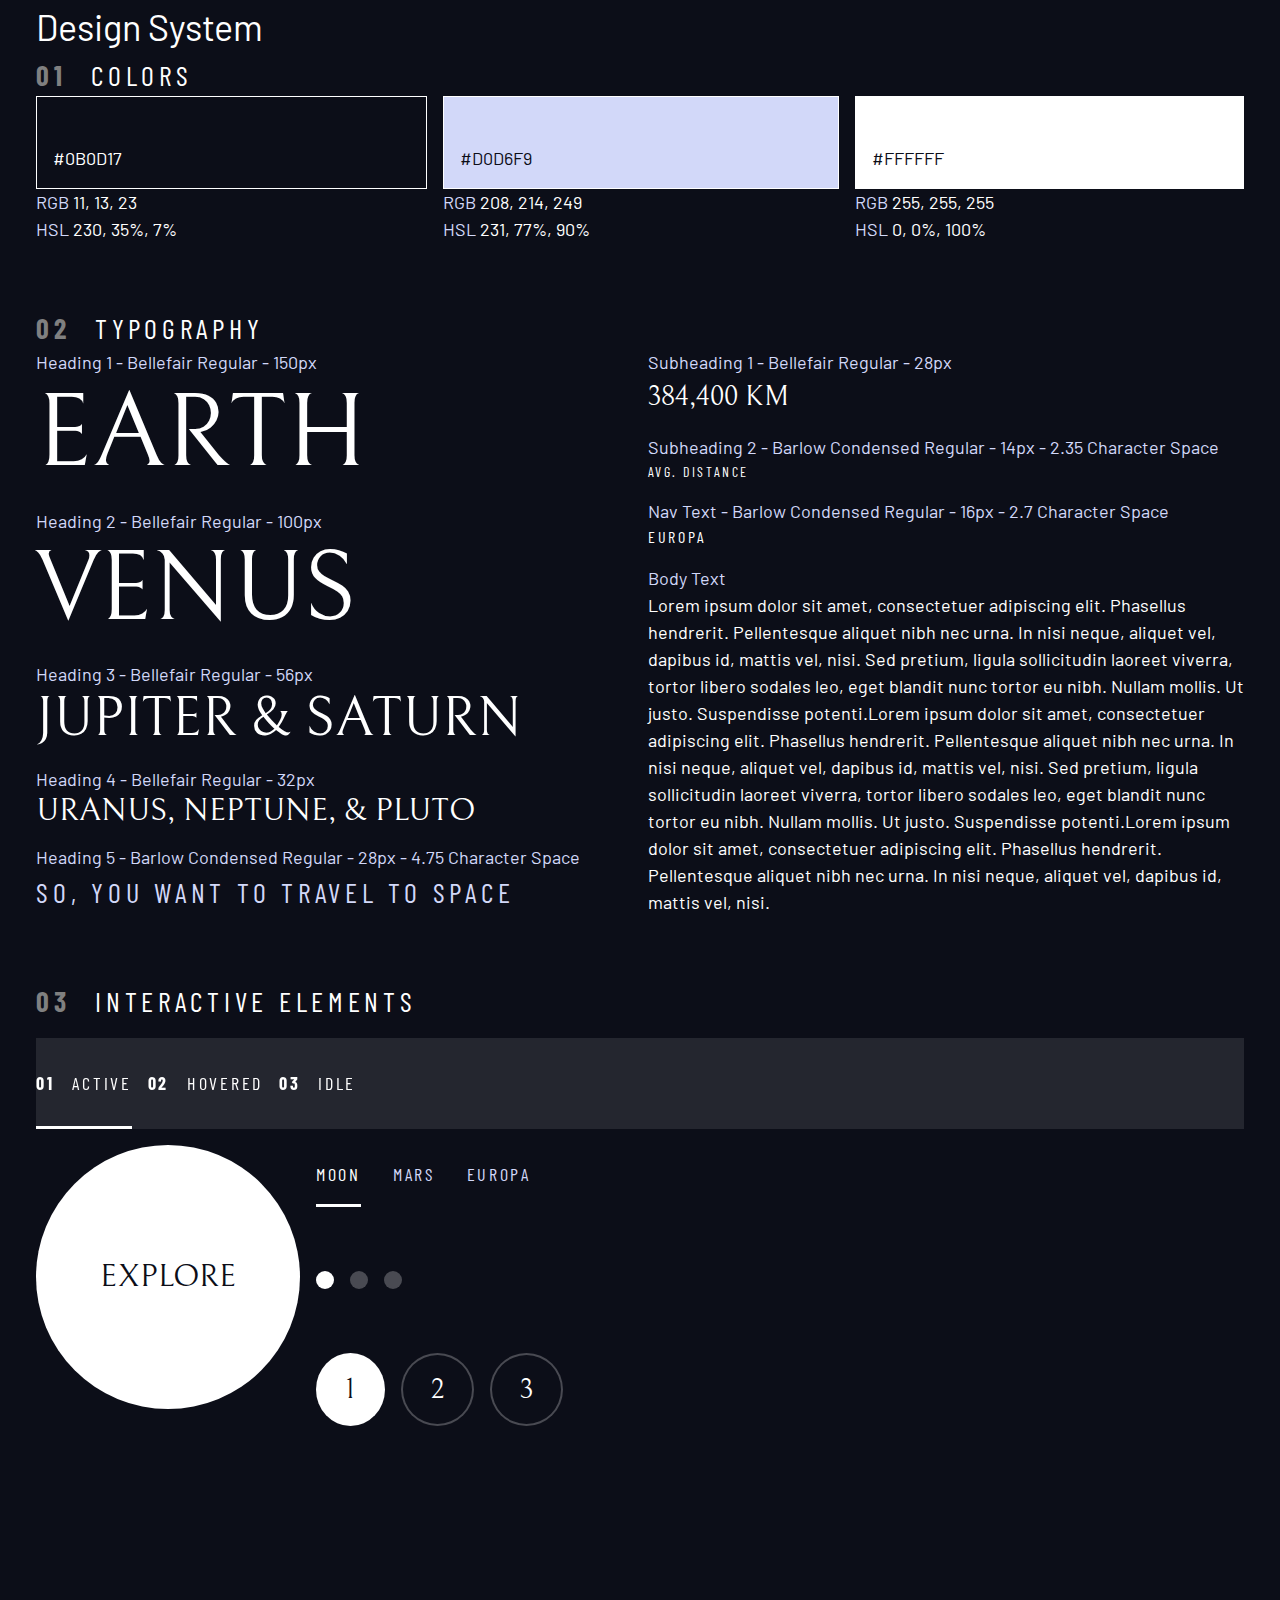
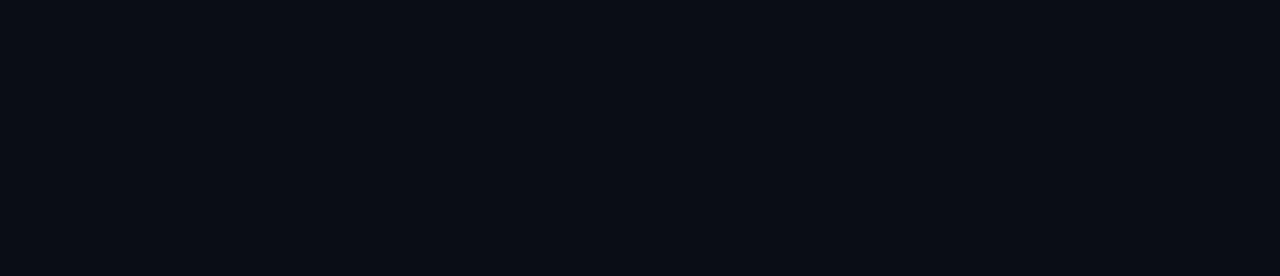
==== commit 13f39310: "complete basic navigation bar" ====
--- a/design-system.html
+++ b/design-system.html
@@ -181,6 +181,9 @@
           <div class="flow" style="margin-bottom: 50vh; --flow-space: 4rem">
             <!-- Tabs -->
             <div class="tab-list underline-indicators flex">
+              <!-- aria (Assistive Rich Internet Applications) attributes are meant to
+                   give screen readers more information about the webpage -->
+              <!-- aria-selected means that the element has a selected state -->
               <button
                 aria-selected="true"
                 class="uppercase ff-sans-cond text-accent bg-dark letter-spacing-2"
--- a/index.css
+++ b/index.css
@@ -89,6 +89,8 @@
   min-height: 100vh;
   display: grid;
   grid-template-rows: min-content 1fr;
+
+  overflow-x: hidden;
 }
 
 /* make images easier to work with */
@@ -350,11 +352,56 @@
 }
 
 .primary-navigation {
-  --gap: 4rem;
   --underline-gap: 2rem;
   list-style: none;
   padding: 0;
   margin: 0;
+  background: hsl(var(--clr-white) / 0.1);
+  backdrop-filter: blur(20px);
+}
+
+.mobile-nav-toggle {
+  display: none;
+}
+
+@media (max-width: 35rem) {
+  .primary-navigation {
+    --underline-gap: 0.5rem;
+    list-style: none;
+    padding: 0;
+    margin: 0;
+    flex-direction: column;
+    /* takes the element out of the flow of the HTML document */
+    position: fixed;
+    /* shorthand for top right bottom left properties */
+    inset: 0 0 0 30%;
+    /* puts the navigation above the explore button */
+    z-index: 2;
+    padding: min(20rem, 10vh) 2rem;
+  }
+
+  .primary-navigation[data-visible='true'] {
+    transform: translateX(0);
+  }
+
+  .mobile-nav-toggle {
+    display: block;
+    position: absolute;
+    z-index: 3;
+    right: 1rem;
+    top: 2rem;
+    background: transparent;
+    background-image: url(./assets/shared/icon-hamburger.svg);
+    background-repeat: no-repeat;
+    width: 1.5rem;
+    aspect-ratio: 1;
+    border: 0;
+    transform: translateX(100%);
+  }
+
+  .primary-navigation.underline-indicators * {
+    border: 0;
+  }
 }
 
 .primary-navigation a {
@@ -433,5 +480,24 @@
 /* ------------------------ */
 /* Page Specific background */
 /* ------------------------ */
+body {
+  background-size: cover;
+  background-position: bottom-center;
+}
+
 .home {
-}
+  background-image: url(./assets/home/background-home-mobile.jpg);
+}
+
+@media (min-width: 35em) {
+  .home {
+    background-position: center center;
+    background-image: url(./assets/home/background-home-tablet.jpg);
+  }
+}
+
+@media (min-width: 45em) {
+  .home {
+    background-image: url(./assets/home/background-home-desktop.jpg);
+  }
+}
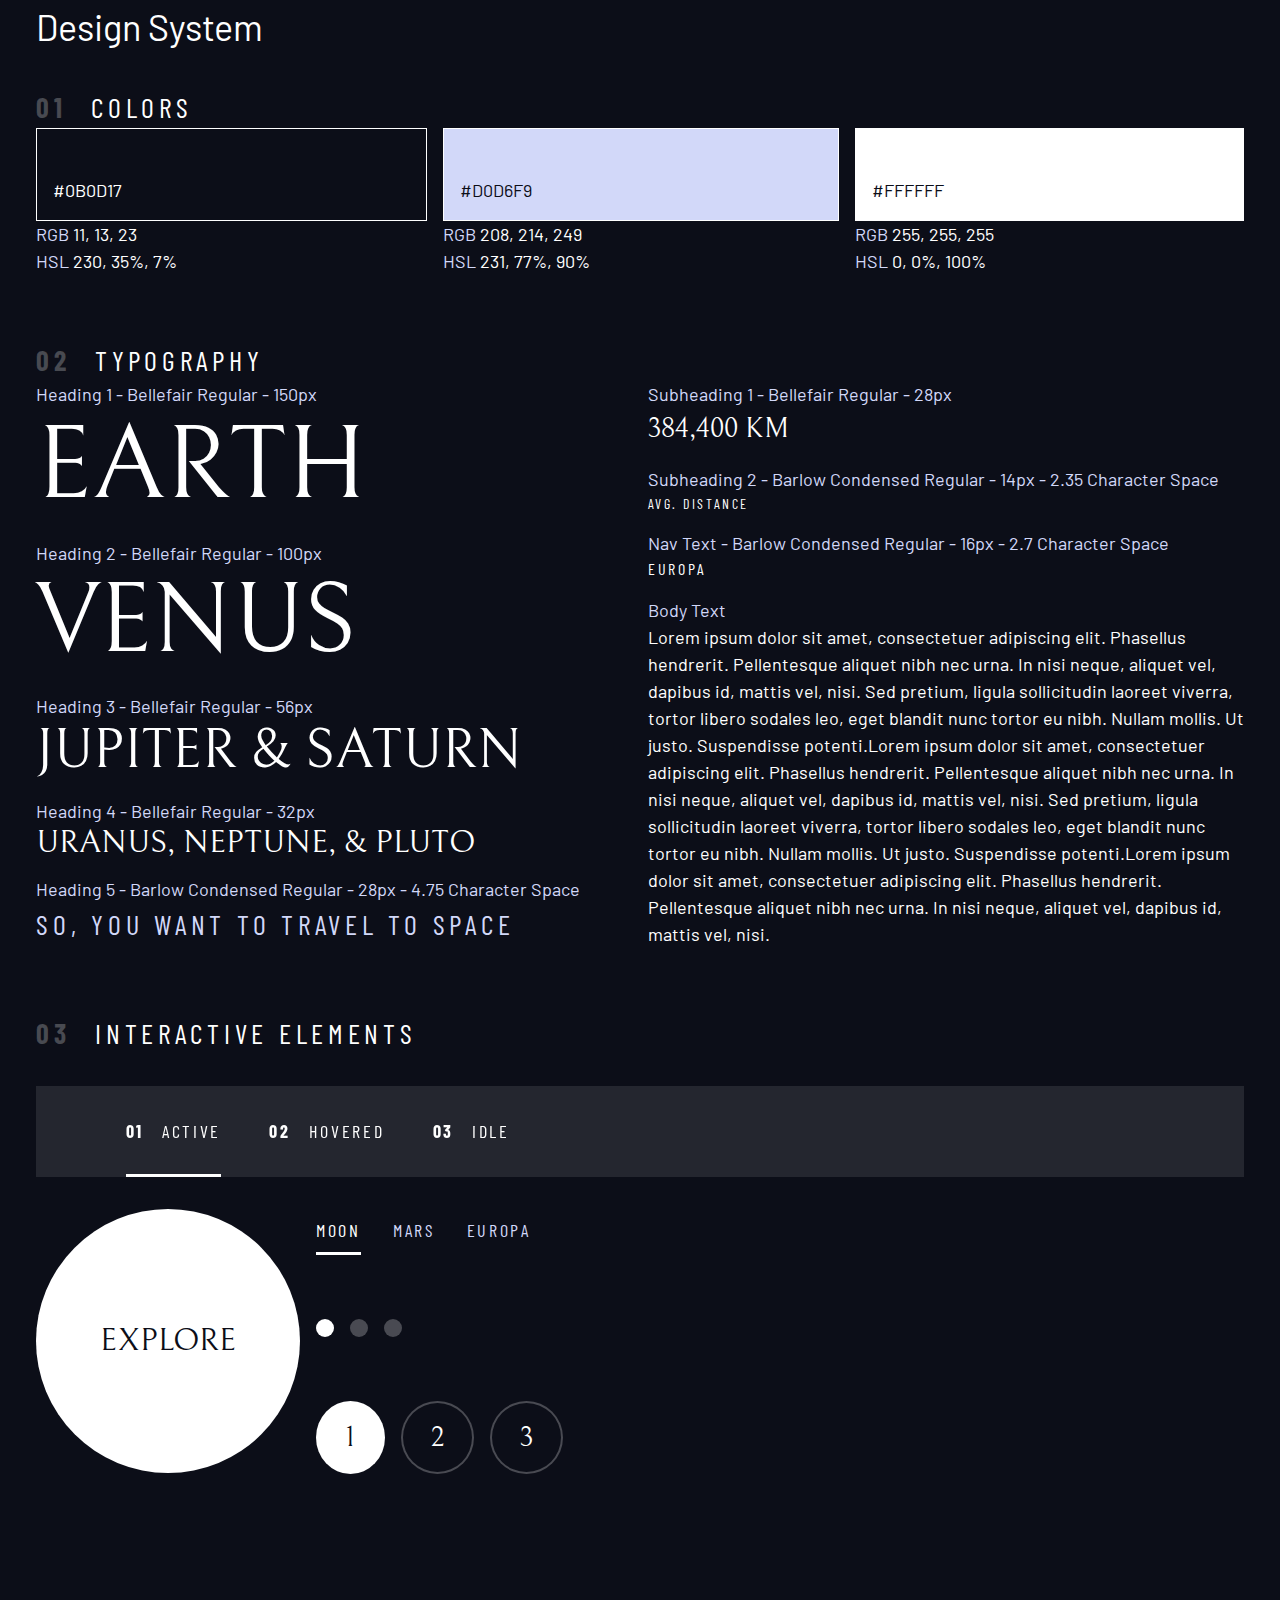
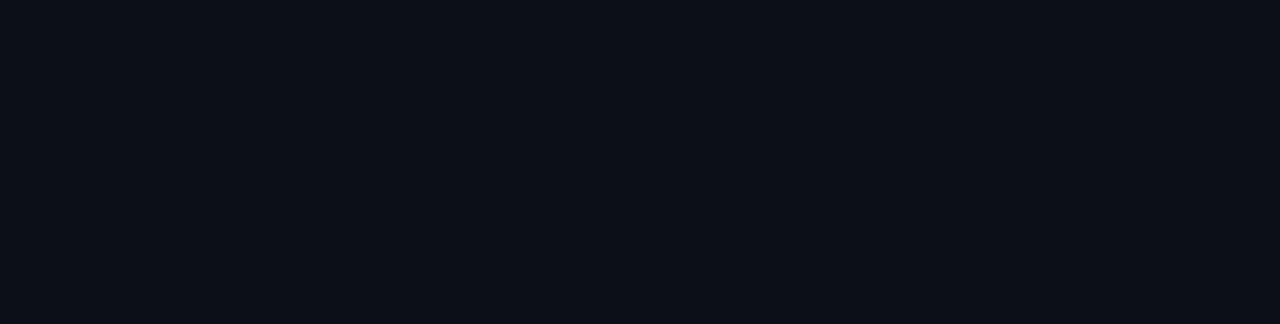
==== commit a96aab70: "Finish the home, destination and crew-commander pages" ====
--- a/design-system.html
+++ b/design-system.html
@@ -186,19 +186,19 @@
               <!-- aria-selected means that the element has a selected state -->
               <button
                 aria-selected="true"
-                class="uppercase ff-sans-cond text-accent bg-dark letter-spacing-2"
+                class="uppercase ff-sans-cond text-accent letter-spacing-2"
               >
                 Moon
               </button>
               <button
                 aria-selected="false"
-                class="uppercase ff-sans-cond text-accent bg-dark letter-spacing-2"
+                class="uppercase ff-sans-cond text-accent letter-spacing-2"
               >
                 Mars
               </button>
               <button
                 aria-selected="false"
-                class="uppercase ff-sans-cond text-accent bg-dark letter-spacing-2"
+                class="uppercase ff-sans-cond text-accent letter-spacing-2"
               >
                 Europa
               </button>
--- a/index.css
+++ b/index.css
@@ -12,7 +12,7 @@
   --fs-800: 3.5rem;
   --fs-700: 1.5rem;
   --fs-600: 1rem;
-  --fs-500: 1.75rem;
+  --fs-500: 1rem;
   --fs-400: 0.9375rem;
   --fs-300: 1rem;
   --fs-200: 0.875rem;
@@ -30,6 +30,7 @@
     --fs-800: 5rem;
     --fs-700: 2.5rem;
     --fs-600: 1.5rem;
+    --fs-500: 1.25rem;
     --fs-400: 1rem;
   }
 }
@@ -41,6 +42,7 @@
     --fs-800: 6.25rem;
     --fs-700: 3.5rem;
     --fs-600: 2rem;
+    --fs-500: 1.75rem;
     --fs-400: 1.125rem;
   }
 }
@@ -147,51 +149,14 @@
   margin-top: var(--flow-space, 1rem);
 }
 
+.flow--space-small {
+  --flow-space: 0.75rem;
+}
+
 .container {
   padding-inline: 2em;
   margin-inline: auto;
   max-width: 80rem;
-}
-
-.grid-container {
-  border: 5px solid limegreen;
-  display: grid;
-  text-align: center;
-  place-items: center;
-  padding-inline: 1rem;
-}
-
-/* ch means characters */
-.grid-container * {
-  max-width: 50ch;
-}
-
-/* needs to be put into a separate media query after 
-   the original grid container and not before */
-@media (min-width: 45em) {
-  .grid-container {
-    column-gap: var(--container-gap, 2rem);
-    grid-template-columns: minmax(1rem, 1fr) repeat(2, minmax(0, 30rem)) minmax(
-        1rem,
-        1fr
-      );
-    text-align: left;
-  }
-
-  .grid-container > *:first-child {
-    grid-column: 2;
-    outline: 1px solid red;
-  }
-
-  .grid-container > *:last-child {
-    grid-column: 3;
-    outline: 1px solid yellow;
-  }
-
-  .grid-container--home {
-    padding-bottom: 6rem;
-    align-items: end;
-  }
 }
 
 /* visually hides content for sighted users but keeps it 
@@ -208,6 +173,28 @@
   border: 0;
 }
 
+/* a skip to content link for keyboard users */
+.skip-to-content {
+  /* takes the box out of the flow of the document so
+  it can translate itself in and out of the page */
+  position: absolute;
+  z-index: 9999;
+  background: hsl(var(--clr-white));
+  color: hsl(var(--clr-dark));
+  padding: 0.5em 1em;
+  margin-inline: auto;
+  /* moves the box out of the page by default */
+  transform: translateY(-100%);
+  /* transitions for the box */
+  transition: transform 500ms ease-in-out;
+}
+
+/* transitions the box into the website when it is
+focused on (usually by keyboard) */
+.skip-to-content:focus {
+  transform: translateX (0);
+}
+
 /* -------------------------- */
 /*           Colors           */
 /* -------------------------- */
@@ -300,6 +287,7 @@
   line-height: 1.1;
 }
 
+/* refers to the tag that the number is contained in */
 .numbered-title {
   font-family: var(--ff-sans-cond);
   font-size: var(--fs-500);
@@ -307,77 +295,115 @@
   letter-spacing: 4.72px;
 }
 
+/* applies to the actual numbers that are surrounded by span tags */
 .numbered-title span {
   margin-right: 0.5em;
   font-weight: 700;
-  color: hsl(0, 0%, 50%);
+  color: hsl(var(--clr-white) / 0.25);
 }
 
 /* -------------------------- */
 /*         Components         */
 /* -------------------------- */
+/* handles the explore button currently */
 .large-button {
   font-size: 2rem;
   position: relative;
-  padding: 0 2em;
+  z-index: 1;
   /* can be done with display: flex and 
   justify-content/align-items but it takes
   an extra line */
   display: inline-grid;
+  padding: 0 2em;
+  border-radius: 50%;
   place-items: center;
   /* adjusts the size to a box which has a
   1:1 aspect ratio */
   aspect-ratio: 1;
-  border-radius: 50%;
   text-decoration: none;
-  z-index: 1;
-}
-
+}
+
+/* creates the effect of transparent white circle underneath
+   the explore button */
 .large-button::after {
   content: '';
   position: absolute;
   z-index: -1;
-  background: hsl(var(--clr-white) / 0.15);
   width: 100%;
   height: 100%;
+  background: hsl(var(--clr-white) / 0.15);
   border-radius: 50%;
   opacity: 0%;
   transition: opacity 500ms linear, transform 500ms ease-in-out;
 }
 
+/* occurs after the explore button is hired over */
 .large-button:hover::after,
 .large-button:focus::after {
   opacity: 1;
   transform: scale(1.5);
 }
 
+/* primary-header */
+
+.logo {
+  /* clamp takes in 3 values: the minimum value, the preferred value and the maximum value */
+  /* in this case, the right and left margins will take on a value between 1.5 rem to 3.5 rem
+     depending on the screen size but prefer 5vw */
+  margin: 1.5rem clamp(1.5rem, 5vw, 3.5rem);
+}
+
+.primary-header {
+  /* pushes the navbar to the right side of the page */
+  justify-content: space-between;
+  /* keeps the logo vertically centered */
+  align-items: center;
+}
+
 .primary-navigation {
+  /* adds space between the navigation elements */
+  --gap: 3rem;
   --underline-gap: 2rem;
   list-style: none;
   padding: 0;
   margin: 0;
+  /* creates the blurring effect for the navigation menu */
   background: hsl(var(--clr-white) / 0.1);
   backdrop-filter: blur(20px);
 }
 
+/* removes the default underline */
+.primary-navigation a {
+  text-decoration: none;
+}
+
+/* styles the numbers of the navigation menu */
+.primary-navigation a > span {
+  font-weight: 700;
+  margin-right: 1em;
+}
+
+/* hides the mobile nav menu when the x is pressed */
 .mobile-nav-toggle {
   display: none;
 }
 
+/* mobile styles for the navigation menu */
 @media (max-width: 35rem) {
   .primary-navigation {
     --underline-gap: 0.5rem;
+    /* takes the element out of the flow of the HTML document */
+    position: fixed;
+    /* puts the navigation above the explore button */
+    z-index: 1000;
+    inset: 0 0 0 30%;
     list-style: none;
-    padding: 0;
+    /* shorthand for top right bottom left properties */
+    padding: min(20rem, 10vh) 2rem;
     margin: 0;
     flex-direction: column;
-    /* takes the element out of the flow of the HTML document */
-    position: fixed;
-    /* shorthand for top right bottom left properties */
-    inset: 0 0 0 30%;
-    /* puts the navigation above the explore button */
-    z-index: 2;
-    padding: min(20rem, 10vh) 2rem;
+    transform: translateX(100%);
+    transition: transform 500ms ease-in-out;
   }
 
   .primary-navigation[data-visible='true'] {
@@ -387,16 +413,25 @@
   .mobile-nav-toggle {
     display: block;
     position: absolute;
-    z-index: 3;
+    z-index: 2000;
     right: 1rem;
     top: 2rem;
     background: transparent;
     background-image: url(./assets/shared/icon-hamburger.svg);
     background-repeat: no-repeat;
+    background-position: center;
     width: 1.5rem;
     aspect-ratio: 1;
     border: 0;
-    transform: translateX(100%);
+  }
+
+  .mobile-nav-toggle[aria-expanded='true'] {
+    background-image: url(./assets/shared/icon-close.svg);
+  }
+
+  .mobile-nav-toggle:focus-visible {
+    outline: 5px solid white;
+    outline-offset: 5px;
   }
 
   .primary-navigation.underline-indicators * {
@@ -404,18 +439,54 @@
   }
 }
 
-.primary-navigation a {
-  text-decoration: none;
-}
-
-.primary-navigation a > span {
-  font-weight: 700;
-  margin-right: 1em;
-}
-
 .underline-indicators * {
-  padding: var(--underline-gap, 1rem) 0;
+  padding: var(--underline-gap, 0.5rem) 0;
   cursor: pointer;
+  background-color: transparent;
+}
+
+@media (min-width: 35em) {
+  .primary-navigation {
+    padding-inline: clamp(3rem, 7vw, 7rem);
+  }
+}
+
+/* medium screen sizes */
+@media (min-width: 35em) and (max-width: 44.999em) {
+  /* removes the numbers from the navigation menu */
+  .primary-navigation a > span {
+    display: none;
+  }
+}
+
+@media (min-width: 45em) {
+  /* creates the decorative line which is just
+  a div with a really small size with its
+  border showing */
+  .primary-header::after {
+    content: '';
+    display: block;
+    position: relative;
+    height: 1px;
+    width: 100%;
+    /* moves the decorative line so that it
+    covers some of the empty space on the
+    navigation menu */
+    margin-right: -3rem;
+    background: hsl(var(--clr-white) / 0.25);
+    order: 1;
+  }
+
+  /* responsible for creating the decorative 
+  line on the navigation menu */
+  nav {
+    order: 2;
+  }
+
+  .primary-navigation {
+    margin-block: 2rem;
+    /* padding-inline: 7rem; */
+  }
 }
 
 .underline-indicators li > *,
@@ -443,11 +514,11 @@
 
 .dot-indicators > * {
   cursor: pointer;
+  border: 0;
   border-radius: 50%;
+  padding: 0.5em;
+  background-color: hsl(var(--clr-white) / 0.25);
   aspect-ratio: 1;
-  padding: 0.5em;
-  border: 0;
-  background-color: hsl(var(--clr-white) / 0.25);
 }
 
 .dot-indicators > *:hover,
@@ -461,9 +532,9 @@
 
 .number-indicators > button {
   cursor: pointer;
+  border-radius: 50%;
   padding: 0 1em;
   aspect-ratio: 1;
-  border-radius: 50%;
   border: 2px solid hsl(var(--clr-white) / 0.25);
 }
 
@@ -482,22 +553,226 @@
 /* ------------------------ */
 body {
   background-size: cover;
-  background-position: bottom-center;
-}
-
+  background-position: bottom center;
+}
+/* home */
 .home {
   background-image: url(./assets/home/background-home-mobile.jpg);
 }
 
-@media (min-width: 35em) {
+@media (min-width: 35rem) {
   .home {
     background-position: center center;
     background-image: url(./assets/home/background-home-tablet.jpg);
   }
 }
 
-@media (min-width: 45em) {
+@media (min-width: 45rem) {
   .home {
     background-image: url(./assets/home/background-home-desktop.jpg);
   }
 }
+
+/* destination */
+.destination {
+  background-image: url(./assets/destination/background-destination-mobile.jpg);
+}
+
+@media (min-width: 35rem) {
+  .destination {
+    background-position: center center;
+    background-image: url(./assets/destination/background-destination-tablet.jpg);
+  }
+}
+
+@media (min-width: 45rem) {
+  .destination {
+    background-image: url(./assets/destination/background-destination-desktop.jpg);
+  }
+}
+
+/* crew */
+.crew {
+  background-image: url(./assets/home/background-crew-mobile.jpg);
+}
+
+@media (min-width: 35rem) {
+  .crew {
+    background-position: center center;
+    background-image: url(./assets/crew/background-crew-tablet.jpg);
+  }
+}
+
+@media (min-width: 45rem) {
+  .crew {
+    background-image: url(./assets/crew/background-crew-desktop.jpg);
+  }
+}
+
+/* ------------------------ */
+/*          Layout          */
+/* ------------------------ */
+.grid-container {
+  text-align: center;
+  display: grid;
+  place-items: center;
+  padding-inline: 1rem;
+  padding-bottom: 3rem;
+}
+
+/* p:not([class]) means any paragraph tag without any
+   classes attached to it */
+.grid-container p:not([class]) {
+  /* ch means characters */
+  max-width: 50ch;
+}
+
+.numbered-title {
+  grid-area: title;
+}
+
+/* destination layout */
+.grid-container--destination {
+  --flow-space: 2rem;
+  grid-template-areas:
+    'title'
+    'image'
+    'tabs'
+    'content';
+}
+
+.grid-container--destination > picture {
+  grid-area: image;
+  max-width: 60%;
+}
+
+.grid-container--destination > .tab-list {
+  grid-area: tabs;
+}
+
+.destination-info {
+  grid-area: content;
+}
+
+.destination-meta {
+  flex-direction: column;
+  border-top: 1px solid hsl(var(--clr-white) / 0.25);
+  padding-top: 2.5rem;
+  margin-top: 2.5rem;
+}
+
+.destination-meta p {
+  font-size: 1.75rem;
+}
+
+/* crew layout */
+.grid-container--crew {
+  --flow-space: 2rem;
+  grid-template-areas:
+    'title'
+    'image'
+    'tabs'
+    'content';
+}
+
+.grid-container--crew > picture {
+  grid-area: image;
+  max-width: 60%;
+  border-bottom: 1px solid hsl(var(--clr-white) / 0.1);
+}
+
+.grid-container--crew > .dot-indicators {
+  grid-area: tabs;
+}
+
+.grid-container--crew > .crew-details {
+  grid-area: content;
+}
+
+.crew-details h2 {
+  color: hsl(var(--clr-white) / 0.5);
+}
+
+@media (min-width: 35em) {
+  .numbered-title {
+    justify-self: start;
+    margin-top: 2rem;
+  }
+
+  .destination-meta {
+    flex-direction: row;
+    justify-content: space-evenly;
+  }
+
+  .grid-container--crew {
+    padding-bottom: 0;
+    grid-template-areas:
+      'title'
+      'content'
+      'tabs'
+      'image';
+  }
+}
+
+/* needs to be put into a separate media query after 
+   the original grid container and not before */
+@media (min-width: 45em) {
+  .grid-container {
+    text-align: left;
+    column-gap: var(--container-gap, 2rem);
+    grid-template-columns: minmax(1rem, 1fr) repeat(2, minmax(0, 30rem)) minmax(
+        1rem,
+        1fr
+      );
+  }
+
+  .grid-container--home {
+    padding-bottom: 6rem;
+    align-items: end;
+  }
+
+  .grid-container--home > *:first-child {
+    grid-column: 2;
+  }
+
+  .grid-container--home > *:last-child {
+    grid-column: 3;
+  }
+
+  .grid-container--destination {
+    justify-items: start;
+    align-content: start;
+    /* grid-template-areas: sets a literal grid */
+    /* in this case it would be a grid with 3 rows and 4 columns with: 
+      the first and last columns are empty for all rows (noted by a .),
+      the second and third column of the first row are for the title
+      the first column of the second and third row are for the image,
+      the second column of the the second row is for the tabs, and
+      the second column for the third row is for the content*/
+    grid-template-areas:
+      '. title title .'
+      '. image tabs .'
+      '. image content .';
+  }
+
+  .grid-container--destination > picture,
+  .grid-container--crew > picture {
+    max-width: 90%;
+  }
+
+  .destination-meta {
+    --gap: min(6vw, 6rem);
+    justify-content: start;
+  }
+
+  .grid-container--crew {
+    grid-template-areas:
+      '. title title .'
+      '. content image .'
+      '. tabs image .';
+  }
+
+  .grid-container--crew > picture {
+    align-self: end;
+  }
+}
